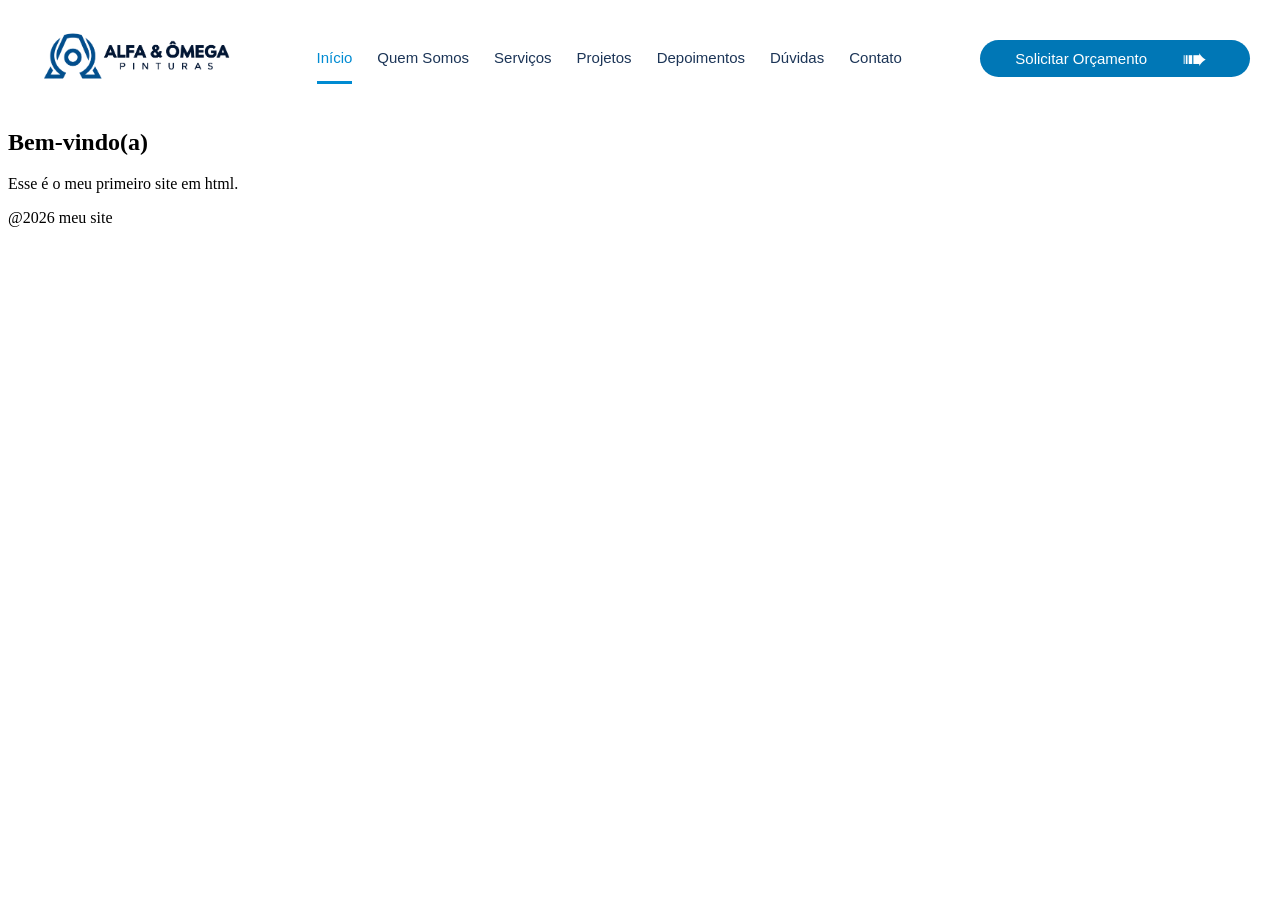
==== inicio.html @ b9943da8 "Projeto site" ====
<!DOCTYPE html>
<html lang="pt-BR">

<head>
    <meta charset="UTF-8">
    <meta name="viewport" content="width=device-width, initial-scale=1.0">
    <title>Alfa & Omega Pinturas</title>
    <link rel="icon" href="img/icon.png">
    <link rel="stylesheet" href="css/index.css">
</head>
<body>
    <header class="cabecalho">
        <a href="inicio.html">
            <img class="imagem-logo"
                 src="img/logo_topo_site.png"
                 alt="Alfa & Omega Pinturas">
        </a>
        <nav class="menu">
            <ul>

                <li>
                    <a class="ativo" href="inicio.html">Início</a>
                </li>

                <li><a href="quemsomos.html">Quem Somos</a></li>
                <li><a href="servicos.html">Serviços</a></li>
                <li><a href="projetos.html">Projetos</a></li>
                <li><a href="depoimentos.html">Depoimentos</a></li>
                <li><a href="duvidas.html">Dúvidas</a></li>
                <li><a href="contato.html">Contato</a></li>
            </ul>
        </nav>
        <a class="botao-orcamento" href="orcamento.html">
            Solicitar Orçamento
            <span>➠</span>
        </a>
    </header>
    <main>
        <section>
            <h2>
                Bem-vindo(a)
            </h2>
            <p>
                Esse é o meu primeiro site em html.
            </p>
        </section>
    </main>
    <footer>
        <p>
            @2026 meu site
        </p>
    </footer>
</body>
</html>
---- css/index.css ----
.cabecalho{
    display: grid;
    grid-template-columns: auto 1fr auto;
    align-items: center;
    padding: 15px 30px;
    background-color: white;
}

.imagem-logo{
    width: 100%;
    max-width: 200px;
    min-width: 100px;
    height: auto;
}

.menu{
    justify-self: center;
}

.menu ul{
    display: flex;
    align-items: center;
    gap: 25px;
    list-style: none;
    margin: 0;
    padding: 0;
}

.menu a{
    width: 100%;
    max-width: 200px;
    min-width: 100px;
    color: #1c3557;
    text-decoration: none;
    font-family: Arial, sans-serif;
    font-size: 15px;
    padding: 15px 0;
}

.menu a:hover{
    color: #008bd2;
}

.menu a.ativo{
    color: #008bd2;
    border-bottom: 3px solid #008bd2;
}

.botao-orcamento{
    width: 100%;
    max-width: 200px;
    min-width: 100px;
    display: flex;
    align-items: center;
    gap: 35px;
    background-color: #0077b6;
    color: white;
    text-decoration:none;
    padding: 1px 35px;
    border-radius: 25px;
    font-family: Arial, sans-serif;
    font-size: 15px;
}

.botao-orcamento:hover{
    background-color: #005f91;
}

.botao-orcamento span{
    font-size: 30px;
}
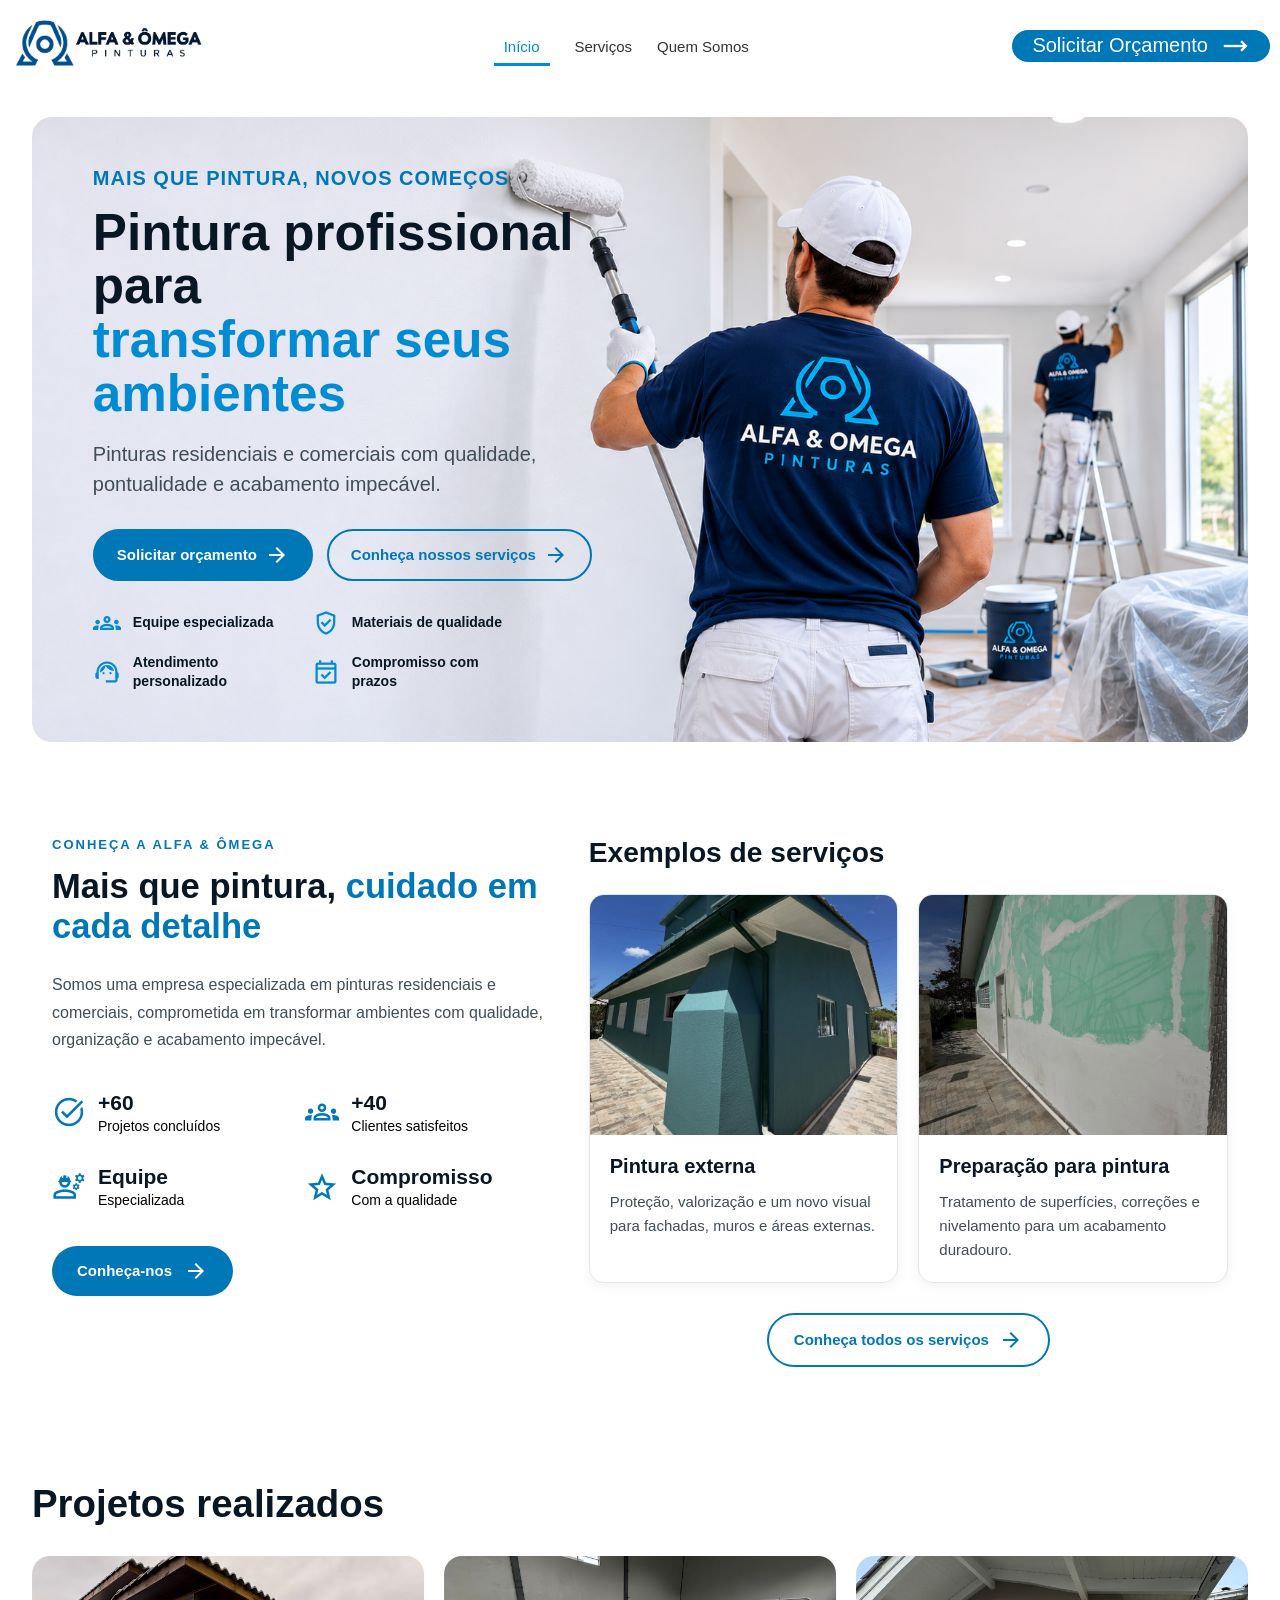
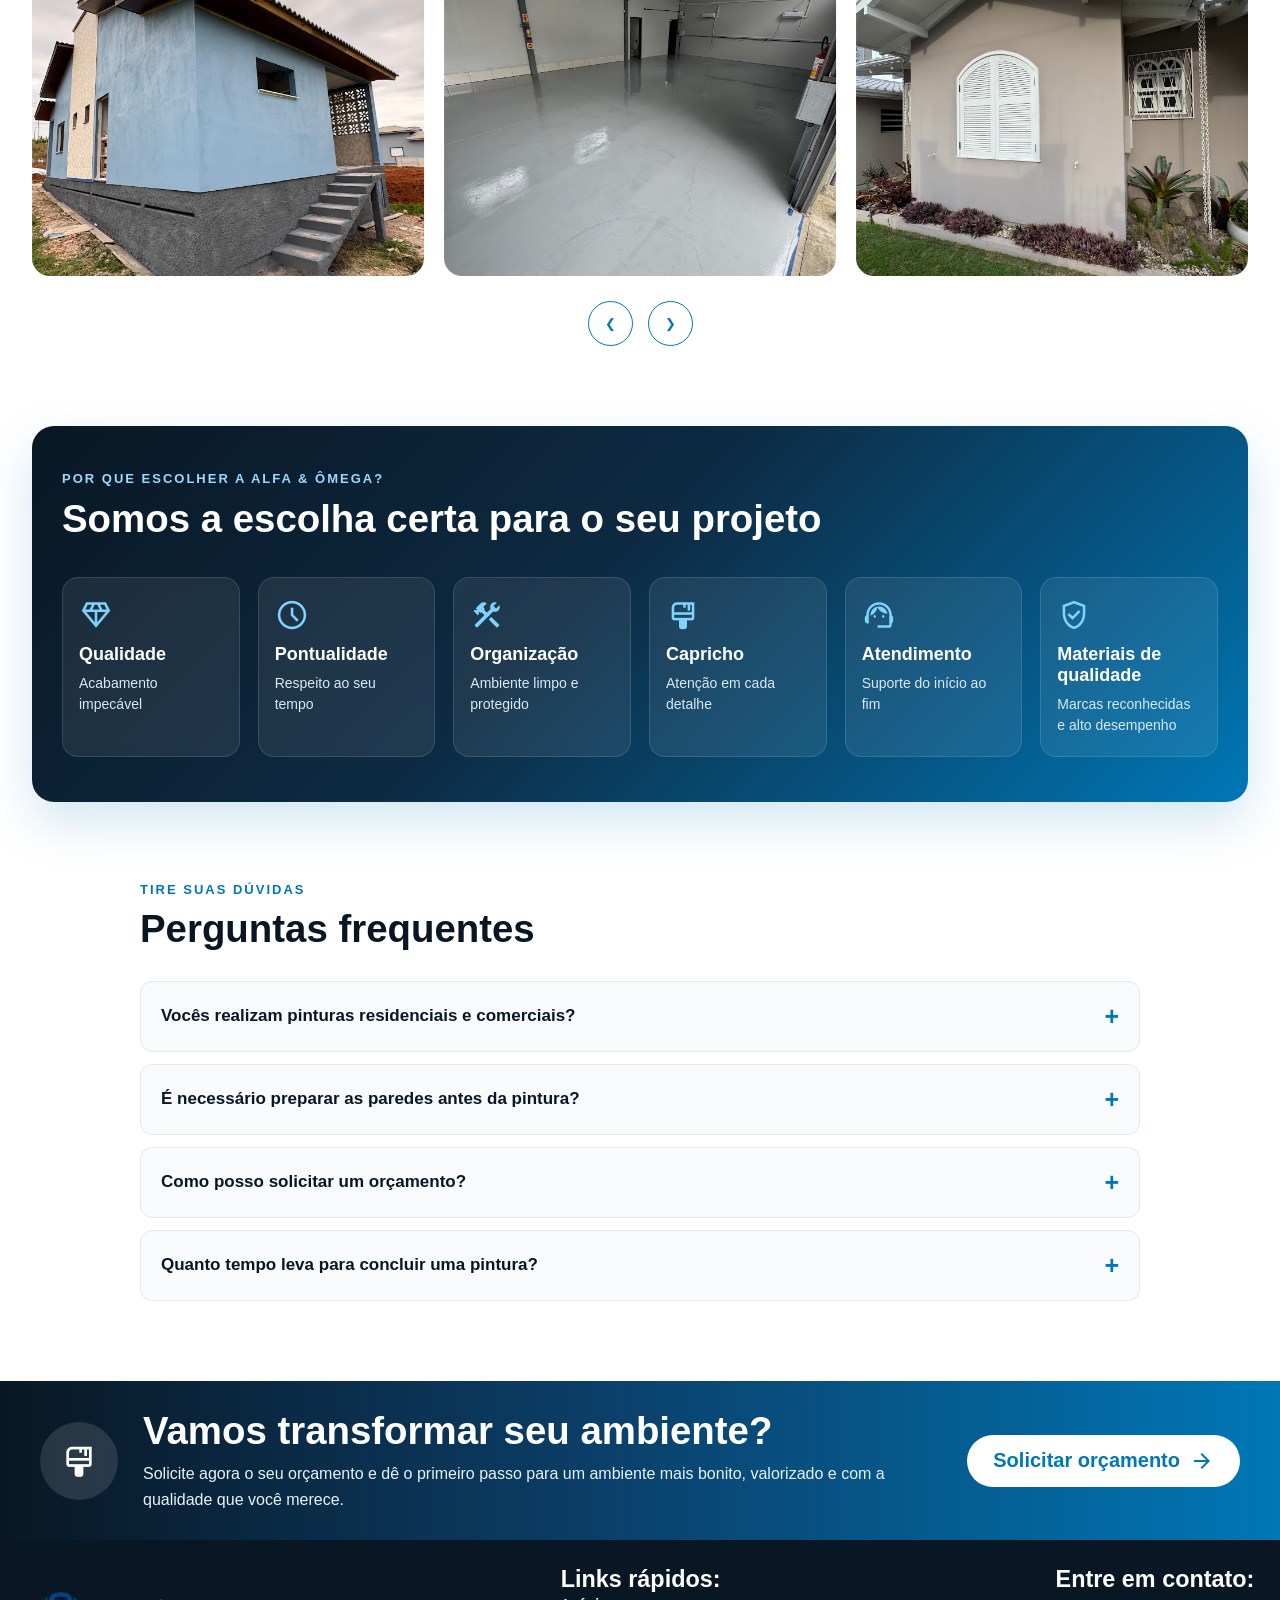
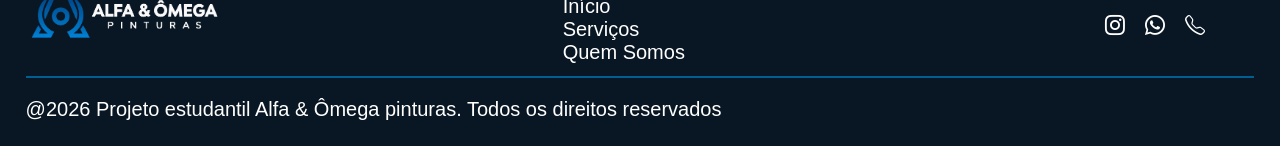
==== commit 2d629003: "Create inicio.html" ====
--- a/inicio.html
+++ b/inicio.html
@@ -7,48 +7,176 @@
     <title>Alfa & Omega Pinturas</title>
     <link rel="icon" href="img/icon.png">
     <link rel="stylesheet" href="css/index.css">
+    <link rel="stylesheet" href="css/inicio.css">
+    <link href="https://fonts.googleapis.com/css2?family=Material+Symbols+Outlined" rel="stylesheet" />
+    <link rel="stylesheet" href="https://cdn.jsdelivr.net/npm/bootstrap-icons@1.13.1/font/bootstrap-icons.min.css">
+    <script src="js/script.js" defer></script>
+    <script src="js/inicio.js" defer></script>
 </head>
-<body>
+<body class="pagina-inicio">
+ 
+    
+
     <header class="cabecalho">
+
         <a href="inicio.html">
-            <img class="imagem-logo"
+            <img id="logo_cab" class="imagem-logo"
                  src="img/logo_topo_site.png"
-                 alt="Alfa & Omega Pinturas">
-        </a>
+                 alt="Logomarca Alfa & Omega Pinturas"></a>
+
+        <button id="btn_menu" class="botao_mobile">
+            <span id="icon_menu" class="material-symbols-outlined">menu</span>
+        </button>
+
         <nav class="menu">
             <ul>
+                <li><a id="menu_1" href="inicio.html">Início</a></li>
+                <li><a id="menu_2" href="servicos.html">Serviços</a></li>
+                <li><a id="menu_3" href="quemsomos.html">Quem Somos</a></li>
+            </ul>
+        
 
-                <li>
-                    <a class="ativo" href="inicio.html">Início</a>
-                </li>
+        <a class="botao-orcamento" id="orcamento" href="orcamento.html">
+            Solicitar Orçamento
+            <span class="material-symbols-outlined">trending_flat</span>
+        </a>
+        </nav>
 
-                <li><a href="quemsomos.html">Quem Somos</a></li>
-                <li><a href="servicos.html">Serviços</a></li>
-                <li><a href="projetos.html">Projetos</a></li>
-                <li><a href="depoimentos.html">Depoimentos</a></li>
-                <li><a href="duvidas.html">Dúvidas</a></li>
-                <li><a href="contato.html">Contato</a></li>
+    </header>
+
+    <main>
+        <section class="banner-principal">
+            <figure class="banner-imagem">
+                <img src="img/inicio-banner.png" alt="Profissional pintando parede">
+            </figure>
+            <section class="banner-conteudo">
+                <p class="banner-subtitulo">MAIS QUE PINTURA, NOVOS COMEÇOS</p>
+                <h1>Pintura profissional para <span>transformar seus ambientes</span></h1>
+                <p class="banner-descricao">Pinturas residenciais e comerciais com qualidade, pontualidade e acabamento impecável.</p>
+                <nav class="banner-botoes" aria-label="Ações principais">
+                    <a href="orcamento.html" class="btn-primario">Solicitar orçamento <span class="material-symbols-outlined">arrow_forward</span></a>
+                    <a href="servicos.html" class="btn-secundario">Conheça nossos serviços <span class="material-symbols-outlined">arrow_forward</span></a>
+                </nav>
+                <ul class="banner-diferenciais">
+                    <li><span class="material-symbols-outlined">groups</span><p>Equipe especializada</p></li>
+                    <li><span class="material-symbols-outlined">verified_user</span><p>Materiais de qualidade</p></li>
+                    <li><span class="material-symbols-outlined">support_agent</span><p>Atendimento personalizado</p></li>
+                    <li><span class="material-symbols-outlined">event_available</span><p>Compromisso com prazos</p></li>
+                </ul>
+            </section>
+        </section>
+
+        <section class="conheca-empresa">
+            <section class="empresa-apresentacao">
+                <p class="empresa-subtitulo">CONHEÇA A ALFA & ÔMEGA</p>
+                <h2>Mais que pintura, <span>cuidado em cada detalhe</span></h2>
+                <p class="empresa-descricao">Somos uma empresa especializada em pinturas residenciais e comerciais, comprometida em transformar ambientes com qualidade, organização e acabamento impecável.</p>
+                <ul class="empresa-indicadores">
+                    <li><span class="material-symbols-outlined">task_alt</span><p><strong>+60</strong> Projetos concluídos</p></li>
+                    <li><span class="material-symbols-outlined">groups</span><p><strong>+40</strong> Clientes satisfeitos</p></li>
+                    <li><span class="material-symbols-outlined">engineering</span><p><strong>Equipe</strong> Especializada</p></li>
+                    <li><span class="material-symbols-outlined">star</span><p><strong>Compromisso</strong> Com a qualidade</p></li>
+                </ul>
+                <a href="quemsomos.html" class="empresa-botao">Conheça-nos <span class="material-symbols-outlined">arrow_forward</span></a>
+            </section>
+
+            <section class="empresa-servicos">
+                <h2>Exemplos de serviços</h2>
+                <section class="cards-servicos">
+                    <article class="card-servico">
+                        <figure class="servico-imagem"><img src="img/servico-externa.jpg" alt="Pintura externa" loading="lazy"></figure>
+                        <section class="card-conteudo">
+                            <h3>Pintura externa</h3>
+                            <p>Proteção, valorização e um novo visual para fachadas, muros e áreas externas.</p>
+                        </section>
+                    </article>
+                    <article class="card-servico">
+                        <figure class="servico-imagem"><img src="img/servico-preparacao.jpg" alt="Preparação para pintura" loading="lazy"></figure>
+                        <section class="card-conteudo">
+                            <h3>Preparação para pintura</h3>
+                            <p>Tratamento de superfícies, correções e nivelamento para um acabamento duradouro.</p>
+                        </section>
+                    </article>
+                </section>
+                <a href="servicos.html" class="botao-todos-servicos">Conheça todos os serviços <span class="material-symbols-outlined">arrow_forward</span></a>
+            </section>
+        </section>
+
+        <section class="projetos-realizados">
+            <h2>Projetos realizados</h2>
+            <section id="carrossel-projetos" class="carrossel-projetos" aria-label="Fotos dos projetos realizados"></section>
+            <nav class="setas-projetos" aria-label="Navegação do carrossel">
+                <button id="projeto-anterior" type="button" aria-label="Projeto anterior">❮</button>
+                <button id="projeto-proximo" type="button" aria-label="Próximo projeto">❯</button>
+            </nav>
+        </section>
+
+        <section class="diferenciais">
+            <p class="diferenciais-subtitulo">POR QUE ESCOLHER A ALFA & ÔMEGA?</p>
+            <h2>Somos a escolha certa para o seu projeto</h2>
+            <ul class="diferenciais-lista">
+                <li><span class="material-symbols-outlined">diamond</span><h3>Qualidade</h3><p>Acabamento impecável</p></li>
+                <li><span class="material-symbols-outlined">schedule</span><h3>Pontualidade</h3><p>Respeito ao seu tempo</p></li>
+                <li><span class="material-symbols-outlined">construction</span><h3>Organização</h3><p>Ambiente limpo e protegido</p></li>
+                <li><span class="material-symbols-outlined">format_paint</span><h3>Capricho</h3><p>Atenção em cada detalhe</p></li>
+                <li><span class="material-symbols-outlined">support_agent</span><h3>Atendimento</h3><p>Suporte do início ao fim</p></li>
+                <li><span class="material-symbols-outlined">verified_user</span><h3>Materiais de qualidade</h3><p>Marcas reconhecidas e alto desempenho</p></li>
             </ul>
-        </nav>
-        <a class="botao-orcamento" href="orcamento.html">
-            Solicitar Orçamento
-            <span>➠</span>
-        </a>
-    </header>
-    <main>
-        <section>
-            <h2>
-                Bem-vindo(a)
-            </h2>
-            <p>
-                Esse é o meu primeiro site em html.
-            </p>
+        </section>
+
+        <section class="faq">
+            <p class="faq-subtitulo">TIRE SUAS DÚVIDAS</p>
+            <h2>Perguntas frequentes</h2>
+            <details name="faq"><summary>Vocês realizam pinturas residenciais e comerciais?</summary><p>Sim! Trabalhamos com pinturas residenciais e comerciais, adaptando os serviços às necessidades de cada ambiente.</p></details>
+            <details name="faq"><summary>É necessário preparar as paredes antes da pintura?</summary><p>Depende das condições da superfície. Podemos realizar correções, aplicação de massa e lixamento para garantir um acabamento de qualidade.</p></details>
+            <details name="faq"><summary>Como posso solicitar um orçamento?</summary><p>Basta acessar nossa página de orçamento e enviar as informações sobre o serviço desejado.</p></details>
+            <details name="faq"><summary>Quanto tempo leva para concluir uma pintura?</summary><p>O prazo depende do tamanho da área, das condições das superfícies e do serviço solicitado.</p></details>
+        </section>
+
+        <section class="cta-final">
+            <figure class="cta-icone"><span class="material-symbols-outlined">format_paint</span></figure>
+            <section class="cta-texto">
+                <h2>Vamos transformar seu ambiente?</h2>
+                <p>Solicite agora o seu orçamento e dê o primeiro passo para um ambiente mais bonito, valorizado e com a qualidade que você merece.</p>
+            </section>
+            <a href="orcamento.html" class="cta-botao">Solicitar orçamento <span class="material-symbols-outlined">arrow_forward</span></a>
         </section>
     </main>
-    <footer>
+
+   <footer>
+        <nav>
+            <img id="logo_cab" class="imagem-logo"
+                    src="img/Logo escrita branca Alfa & Ômega.png"
+                    alt="Logomarca Alfa & Omega Pinturas">
+                <section>
+                    <h3>Links rápidos:</h3>  
+                    <ul>
+                        <li><a id="menu_1" href="inicio.html">Início</a></li>
+                        <li><a id="menu_2" href="servicos.html">Serviços</a></li>
+                        <li><a id="menu_3" href="quemsomos.html">Quem Somos</a></li>
+                    </ul>
+                </section>
+                <section>
+                    <h3>Entre em contato:</h3>
+                    <ul class="redes_sociais">
+                        <li>
+                            <a href="https://www.instagram.com/alfaeomegapinturass?utm_source=ig_web_button_share_sheet&mdxt=ZDNlZDc0MzIxNw==" target="_blank" rel="noopener noreferrer" aria-label="Instagram"><span class="bi bi-instagram"></span></a>
+                        </li>
+
+                        <li>
+                            <a href="https://wa.me/55189968708?text=Quero%20saber%20mais%20sobre%20os%20servi%C3%A7os%20da%20Alfa%20e%20%C3%94mega!" target="_blank" rel="noopener noreferrer" aria-label="WhatsApp"><span class="bi bi-whatsapp"></span></a>
+                        </li>
+
+                        <li>
+                            <a href="tel:18996870839" aria-label="Telefone"><span class="bi bi-telephone"></span></a>
+                        </li>
+                    </ul>
+                </section>
+        </nav>
         <p>
-            @2026 meu site
+            @2026 Projeto estudantil Alfa & Ômega pinturas. Todos os direitos reservados
         </p>
     </footer>
+    
 </body>
 </html>
--- a/css/index.css
+++ b/css/index.css
@@ -1,71 +1,370 @@
-.cabecalho{
-    display: grid;
-    grid-template-columns: auto 1fr auto;
+@charset "UTF-8";
+
+*{
+    margin: 0px;
+    padding: 0px;
+    font-family: Arial, sans-serif;
+    box-sizing: border-box;
+}
+
+body
+{
+    font-size: 20px;
+}
+
+p
+{
+    text-align: justify;
+}
+    .cabecalho{
+    margin: 5px;
+    display: flex;
+    flex-flow: row;
+    justify-content:space-between;
     align-items: center;
-    padding: 15px 30px;
+    gap: 20px;
+    padding: 5px;
+    width: 100%;
     background-color: white;
-}
-
-.imagem-logo{
+    
+}
+
+.botao_mobile
+{
+    display: none;
+    background: none;
+    border: none;
+    font-size: 40px;
+    color: #0077b6;
+    cursor: pointer;
+    padding: 5px 10px;
+}
+
+.imagem-logo
+{
     width: 100%;
     max-width: 200px;
     min-width: 100px;
-    height: auto;
-}
-
-.menu{
-    justify-self: center;
-}
-
-.menu ul{
+}
+
+.menu
+{
+    margin: 0;
     display: flex;
     align-items: center;
+    flex-basis:200px;
+    max-width: 100%;
+    padding: 0;
+    gap:0;
+    flex: 1;
+    
+}
+
+.menu ul
+{
+    display: flex;
+    align-items: baseline;
+    justify-content:center;
     gap: 25px;
     list-style: none;
-    margin: 0;
+    margin: 0 auto;
     padding: 0;
-}
-
-.menu a{
-    width: 100%;
-    max-width: 200px;
-    min-width: 100px;
-    color: #1c3557;
+    flex-wrap: nowrap;
+}
+
+.menu li
+{
+    
+    white-space: nowrap; 
+}
+
+.menu li a
+{
+    color: inherit; 
     text-decoration: none;
-    font-family: Arial, sans-serif;
+    color: #333;
     font-size: 15px;
-    padding: 15px 0;
-}
-
-.menu a:hover{
-    color: #008bd2;
-}
-
-.menu a.ativo{
+    flex-flow: nowrap;
+}
+
+
+.menu li a:hover, 
+.menu li a.ativo
+{
     color: #008bd2;
     border-bottom: 3px solid #008bd2;
-}
-
-.botao-orcamento{
-    width: 100%;
-    max-width: 200px;
-    min-width: 100px;
+    padding: 0 10px 8px ;
+}
+
+.menu a.ativo
+{
+    border-bottom: 3px solid #008bd2;
+}
+
+.menu .botao-orcamento
+{
     display: flex;
     align-items: center;
-    gap: 35px;
+    justify-content: center;
+    gap: 12px;
     background-color: #0077b6;
     color: white;
     text-decoration:none;
-    padding: 1px 35px;
+    flex-shrink: 0;
+    padding: 1px 20px;
     border-radius: 25px;
-    font-family: Arial, sans-serif;
-    font-size: 15px;
-}
-
-.botao-orcamento:hover{
+    max-width: none;
+    min-width: 0;
+    width: auto;
+
+}
+
+.botao-orcamento:hover
+{
     background-color: #005f91;
 }
 
-.botao-orcamento span{
+.botao-orcamento span
+{
     font-size: 30px;
+}
+
+
+footer
+{
+    margin: 0;
+    display: flex;
+    flex-flow: column;
+    width: 100%;
+
+    gap: 20px;
+    padding: 2%;
+    background-color: #091724;
+    color: white;
+    
+}
+footer nav
+{
+    display: flex;
+    flex-direction: row;
+    justify-content: space-between;
+    gap: 25px;
+    margin: 0 ;
+    padding-bottom: 10px;
+    flex-wrap: nowrap;
+    flex-grow: 1;
+    border-bottom: 2px solid #005f91;
+
+}
+footer h3
+{
+    font-weight: 600;
+}
+footer img
+{
+    width: 250px;
+    height: auto;
+    object-fit: contain;
+}
+footer ul
+{
+    margin: 0;
+    padding: 2px;
+    list-style: none;
+}
+
+footer .redes_sociais
+{
+    display: flex;
+    flex-direction: row;
+    justify-content: center;
+    align-items: center;
+    gap: 20px;
+    margin-top: 10%;
+}
+
+footer a
+{
+    text-decoration: none;
+    color: white;
+}
+
+
+
+
+@media (max-width: 730px)
+{
+    .cabecalho
+    {
+        display: grid;
+        grid-template-columns: 1fr auto;
+    }
+  
+    .botao_mobile
+    {
+        display: block;
+        position: relative;
+        z-index: 11000;
+    }
+    
+    .menu
+    {
+        position: fixed;
+        top: 0;
+        right:-100%;
+        height: 100vh;
+        width: 70%;
+        max-width: auto;
+
+        
+
+        z-index: 1000;
+        background-color: #005f91;
+
+        display: flex;
+        flex-direction: column;
+        align-items: stretch;
+
+        margin: 0;
+        padding: 100px 15px 20px;
+
+        box-sizing: border-box;
+        border-radius: 10px;
+        transition: right 0.3s ease-in-out;
+    }
+   
+    .menu.aberto
+    {
+        right:0;
+    }
+
+    
+    .cabecalho:has(.menu.aberto) .botao_mobile
+    {
+        color: #fcfafa;
+        font-family: 'Courier New', Courier, monospace;
+        font-size: 20px;
+    }
+
+
+    .menu ul
+    {
+        display: flex;
+        flex-direction: column;
+        gap:15px;
+
+        padding: 0px;
+        margin: 0;
+    }
+
+
+    .menu li
+    {   
+        width: 100%;
+        color: #fcfafa;
+        list-style: none;
+        text-align: left;
+    }
+    
+    .menu li a
+    {
+        display: block;
+        width: 100%;
+        max-width: 100%;
+        padding: 12px 20px;
+        font-size: 18px;
+        box-sizing: border-box;
+        color: #fcfafa;
+    }
+
+    .menu li a:hover{
+        background-color: #0077b6;
+        border: none;
+        color: white;
+        border-radius: 25px;
+
+        display: flex;
+        align-items: center;
+        white-space: nowrap;
+        justify-content: flex-start;
+
+        width: 100%;
+        max-width: 90%;
+        min-width: 0;
+
+        font-size: 20px;
+
+        margin-top: 15px;
+        padding: 10px 20px 10px;
+        gap: 15px;
+    }
+
+    
+
+    .menu li a.ativo
+    {
+        display: flex;
+        align-items: center;
+        justify-content: flex-start;
+        width: 100%;
+        max-width: 90%;
+        min-width: 0;
+        font-size: 18px;
+        background-color: #013551;
+        border-radius: 25px;
+        
+
+        margin-top: 15px;
+        padding: 10px 10px;
+        gap: 5px;
+        color: white;
+        
+    }
+
+    .menu .botao-orcamento
+    {
+        display: flex;
+        align-items: center;
+        white-space: nowrap;
+        justify-content: flex-start;
+
+        width: 100%;
+        max-width: 90%;
+        min-width: 0;
+
+        font-size: 20px;
+        background-color: transparent;
+
+        margin-top: 15px;
+        padding: 10px 20px 10px;
+        gap: 15px;
+
+    }
+
+    .menu .botao-orcamento:hover
+    {
+        background-color: #0077b6;
+        border: 2px solid #0077b6;
+        border-radius: 25px;
+    }
+
+    .menu .botao-orcamento span
+    {
+        display: none;
+    }
+
+    
+    footer{
+        flex-direction: row-reverse;
+    }
+    footer nav{
+        border-bottom: none;
+    }
+      
+    footer h3, ul, img, .redes_sociais{
+        display: none;
+    }
+    footer p{
+        font-size: 10px;
+    }
 }
--- a/css/inicio.css
+++ b/css/inicio.css
@@ -0,0 +1,682 @@
+
+/* BANNER PRINCIPAL */
+.banner-principal 
+{
+    position: relative; 
+    isolation: isolate; 
+    width: 95%; 
+    max-width: 1500px; 
+    min-height: 600px;
+    margin: 30px auto 60px; 
+    padding: 0; display: 
+    flex; align-items: 
+    center; border-radius: 20px;
+    overflow: hidden; 
+    background-color: #ffffff; 
+    box-sizing: border-box;
+}
+.banner-imagem 
+{
+    position: absolute; 
+    inset: 0; 
+    width: 100%; 
+    height: 100%;
+    margin: 0; 
+    z-index: -1; 
+    overflow: hidden;
+}
+.banner-imagem img 
+{
+    display: block; 
+    width: 100%; 
+    height: 100%; 
+    object-fit: cover; 
+    object-position: center center;
+}
+.banner-conteudo 
+{
+    position: relative; 
+    z-index: 2; width: 53%; 
+    max-width: 730px; 
+    padding: 50px 0 50px 5%; 
+    margin: 0;
+    background: transparent; 
+    box-sizing: border-box;
+}
+.banner-subtitulo 
+{
+    color: #0077b6; 
+    font-size: 20px; 
+    font-weight: 700; 
+    letter-spacing: 1px; 
+    text-transform: uppercase;
+    margin-bottom: 16px; 
+    text-align: left;
+}
+.banner-conteudo h1 
+{
+    color: #091724; 
+    font-size: clamp(30px, 4vw, 56px); 
+    line-height: 1.05; 
+    font-weight: 800; 
+    margin-bottom: 18px;
+}
+.banner-conteudo h1 span 
+{ 
+    display: block; 
+    color: #008bd2; 
+    font-size: inherit; 
+}
+.banner-descricao 
+{
+    max-width: 550px; 
+    color: #3f4d58; 
+    font-size: 20px; 
+    line-height: 1.5; 
+    margin-bottom: 30px;
+    text-align: left;
+}
+.banner-botoes 
+{ 
+    display: flex; 
+    flex-wrap: wrap; 
+    gap: 14px; 
+    margin-bottom: 28px; 
+}
+.banner-botoes a 
+{
+    display: inline-flex; 
+    align-items: center; 
+    justify-content: center; gap: 8px; 
+    padding: 12px 22px;
+    border-radius: 999px; 
+    text-decoration: none; 
+    font-size: 15px; 
+    font-weight: 700; 
+    transition: 0.25s ease;
+}
+.btn-primario 
+{ 
+    background-color: #0077b6; 
+    border: 2px solid #0077b6; 
+    color: white; 
+}
+.btn-primario:hover 
+{
+    background-color: #005f91; 
+    border-color: #005f91; 
+    transform: translateY(-2px);
+}
+.btn-secundario 
+{ 
+    background-color: transparent; 
+    border: 2px solid #0077b6; 
+    color: #0077b6; 
+}
+.btn-secundario:hover 
+{ 
+    background-color: #0077b6; 
+    color: white; 
+    transform: translateY(-2px); 
+}
+.banner-diferenciais 
+{
+    display: grid; 
+    grid-template-columns: repeat(2, minmax(0, 1fr)); 
+    gap: 16px 18px; list-style: none;
+    padding: 0; 
+    margin: 0; 
+    max-width: 420px;
+}
+.banner-diferenciais li 
+{ 
+    display: flex; 
+    align-items: center; 
+    gap: 12px; 
+    min-width: 0; 
+}
+.banner-diferenciais .material-symbols-outlined 
+{
+    color: #008bd2; 
+    font-size: 28px; 
+    flex-shrink: 0;
+}
+.banner-diferenciais p 
+{
+    font-size: 14px; 
+    font-weight: 700; 
+    line-height: 1.4; 
+    color: #091724; 
+    text-align: left;
+}
+
+@media (max-width: 950px) 
+{
+    .banner-principal{ min-height: 560px; }
+    .banner-conteudo { width: 65%; padding-left: 5%; }
+    .banner-conteudo h1 { font-size: 42px; }
+}
+
+@media (max-width: 900px) 
+{
+    .banner-principal { width: 95%; min-height: auto; padding: 35px 20px; }
+    .banner-imagem { opacity: 0.18; }
+    .banner-conteudo { width: 100%; max-width: none; padding: 10px 0; }
+    .banner-conteudo h1 { font-size: 36px; }
+    .banner-descricao { font-size: 16px; }
+    .banner-botoes { flex-direction: column; align-items: stretch; }
+    .banner-botoes a { width: 100%; }
+    .banner-diferenciais { gap: 15px; }
+}
+
+/* EMPRESA E SERVIÇOS */
+.conheca-empresa 
+{
+    display: grid; 
+    grid-template-columns: 1fr 1.3fr; 
+    align-items: start; gap: 45px; 
+    width: 95%;
+    max-width: 1500px; 
+    margin: 60px auto; 
+    padding: 35px 20px; 
+    background-color: white;
+}
+.empresa-apresentacao 
+{ 
+    min-width: 0; 
+}
+.empresa-subtitulo 
+{
+    color: #0077b6; 
+    font-size: 13px;
+    font-weight: 700;
+    letter-spacing: 2px;
+    margin-bottom: 15px;
+    text-align: left;
+}
+.empresa-apresentacao h2 
+{
+    color: #091724; 
+    font-size: 
+    clamp(28px, 2.7vw, 42px); 
+    font-weight: 800; 
+    line-height: 1.15;
+    margin-bottom: 25px;
+}
+.empresa-apresentacao h2 span 
+{ 
+    color: #0077b6; 
+    font-size: inherit; 
+}
+.empresa-descricao 
+{
+    color: #3f4d58; 
+    font-size: 16px; 
+    line-height: 1.7; 
+    text-align: left; 
+    margin-bottom: 35px;
+}
+.empresa-indicadores 
+{
+    display: grid; 
+    grid-template-columns: repeat(2, minmax(0, 1fr)); 
+    gap: 25px 15px; 
+    list-style: none;
+    margin-bottom: 35px;
+}
+.empresa-indicadores li 
+{ 
+    display: flex; 
+    align-items: center; 
+    gap: 12px; 
+    min-width: 0; 
+}
+.empresa-indicadores .material-symbols-outlined 
+{
+    color: #0077b6; 
+    font-size: 34px;
+    flex-shrink: 0;
+}
+.empresa-indicadores p 
+{
+    display: flex; 
+    flex-direction: column;
+    font-size: 14px; 
+    line-height: 1.4; 
+    text-align: left;
+}
+.empresa-indicadores strong 
+{ 
+    color: #091724; 
+    font-size: 21px; 
+}
+.empresa-botao 
+{
+    display: inline-flex; 
+    align-items: center; 
+    justify-content: center; 
+    gap: 12px; 
+    padding: 13px 25px;
+    background: #0077b6; 
+    color: white; 
+    border-radius: 999px; 
+    font-size: 15px; 
+    font-weight: bold;
+    text-decoration: none; 
+    transition: 0.3s ease;
+}
+.empresa-botao:hover 
+{ 
+    background: #005f91; 
+    transform: translateY(-2px); 
+}
+.empresa-servicos 
+{ 
+    min-width: 0; 
+}
+.empresa-servicos > h2 
+{
+    color: #091724;
+    font-size: clamp(24px, 2.2vw, 34px); 
+    font-weight: 800;
+    margin-bottom: 25px;
+}
+.cards-servicos 
+{ 
+    display: grid; 
+    grid-template-columns: repeat(2, minmax(0, 1fr)); 
+    gap: 20px; 
+}
+.card-servico 
+{
+    min-width: 0; 
+    overflow: hidden; 
+    background-color: white; 
+    border: 1px solid #e2e8f0; 
+    border-radius: 15px;
+    box-shadow: 0 4px 12px rgba(0,0,0,0.05);
+}
+.servico-imagem 
+{ 
+    display: block; 
+    width: 100%; 
+    padding: 0; 
+    overflow: hidden; 
+}
+.servico-imagem img 
+{
+    display: block; 
+    width: 100%; 
+    height: 240px; 
+    object-fit: cover; 
+    transition: transform 0.3s ease;
+}
+.card-servico:hover .servico-imagem img 
+{ 
+    transform: scale(1.05); 
+}
+.card-conteudo 
+{ 
+    padding: 20px; 
+}
+.card-conteudo h3 
+{ 
+    color: #091724; 
+    font-size: 20px; 
+    margin-bottom: 12px; 
+}
+.card-conteudo p 
+{ 
+    color: #3f4d58; 
+    font-size: 15px; 
+    line-height: 1.6; 
+    text-align: left; 
+}
+.botao-todos-servicos 
+{
+    display: flex; 
+    align-items: center; 
+    justify-content: center;
+    gap: 10px;
+    width: fit-content;
+    margin: 30px auto 0; 
+    padding: 13px 25px; 
+    color: #0077b6; 
+    background-color: white; 
+    border: 2px solid #0077b6;
+    border-radius: 999px; 
+    font-size: 15px; 
+    font-weight: 700; 
+    text-decoration: none; 
+    transition: 0.3s ease;
+}
+.botao-todos-servicos:hover 
+{ 
+    background-color: #0077b6; 
+    color: white; 
+}
+
+@media (max-width: 950px) 
+{
+    .conheca-empresa { grid-template-columns: 1fr; gap: 40px; }
+    .empresa-apresentacao { width: 100%; }
+    .empresa-servicos { width: 100%; }
+}
+
+@media (max-width: 600px) 
+{
+    .conheca-empresa { width: 95%; padding: 25px 10px; margin: 35px auto; }
+    .cards-servicos { grid-template-columns: 1fr; }
+    .servico-imagem img { height: 230px; }
+    .empresa-indicadores { grid-template-columns: repeat(2, minmax(0, 1fr)); gap: 18px 10px; }
+    .empresa-indicadores .material-symbols-outlined { font-size: 27px; }
+    .empresa-indicadores strong { font-size: 17px; }
+    .empresa-indicadores p { font-size: 12px; }
+    .empresa-botao,
+    .botao-todos-servicos { width: 100%; }
+}
+
+/* PROJETOS REALIZADOS */
+.projetos-realizados 
+{ 
+    width: 95%; 
+    max-width: 1500px; 
+    margin: 80px auto; 
+}
+.projetos-realizados > h2 
+{
+    color: #091724; 
+    font-size: clamp(28px, 3vw, 42px);
+    margin-bottom: 30px;
+}
+.carrossel-projetos 
+{ 
+    overflow: hidden; 
+    width: 100%; touch-action: pan-y; 
+}
+.carrossel-faixa 
+{
+    display: flex; 
+    gap: 20px; transition: transform 350ms ease; 
+    will-change: transform;
+}
+.projeto-card 
+{
+    flex: 0 0 calc((100% - 40px) / 3); 
+    min-width: 0; background: #f4f7fa; 
+    border-radius: 18px; overflow: hidden;
+}
+.projeto-card img 
+{ 
+    display: block; width: 100%; 
+    height: 320px; object-fit: cover; 
+}
+.setas-projetos 
+{ 
+    display: flex; 
+    justify-content: center; 
+    gap: 15px; margin-top: 25px; 
+}
+.setas-projetos button 
+{
+    width: 45px; 
+    height: 45px; 
+    border: 1px solid #0077b6; 
+    border-radius: 50%; 
+    background: white; 
+    color: #0077b6;
+    cursor: pointer; 
+    transition: 0.3s;
+}
+.setas-projetos button:hover 
+{ 
+    background: #0077b6; 
+    color: white; 
+}
+
+@media (max-width: 900px) 
+{
+    .projeto-card { flex-basis: calc((100% - 20px) / 2); }
+}
+
+@media (max-width: 600px)
+{
+    .projeto-card { flex-basis: 100%; }
+    .projeto-card img { height: 260px; }
+}
+
+/* PERGUNTAS FREQUENTES */
+
+.faq { width: 90%; max-width: 1000px; margin: 80px auto; }
+.faq-subtitulo { color: #0077b6; font-size: 13px; font-weight: bold; letter-spacing: 2px; }
+.faq h2 { color: #091724; font-size: clamp(28px, 3vw, 42px); margin: 10px 0 30px; }
+.faq details {
+    margin-bottom: 12px; padding: 20px; border: 1px solid #e2e8f0; border-radius: 12px; background: #f8fafc;
+}
+.faq summary {
+    display: flex; align-items: center; justify-content: space-between; gap: 15px; color: #091724;
+    font-size: 17px; font-weight: bold; cursor: pointer; list-style: none;
+}
+.faq summary::-webkit-details-marker { display: none; }
+.faq summary::after { content: "+"; color: #0077b6; font-size: 25px; flex-shrink: 0; }
+.faq details[open] summary::after { content: "−"; }
+.faq details p { color: #3f4d58; font-size: 15px; line-height: 1.7; margin-top: 15px; }
+
+@media (max-width: 600px) {
+    .faq { width: 95%; margin: 50px auto; }
+    .faq details { padding: 15px; }
+    .faq summary { font-size: 15px; }
+    .faq details p { font-size: 14px; }
+}
+
+/* DIFERENCIAIS */
+.diferenciais 
+{
+    width: 95%; 
+    max-width: 1300px; 
+    margin: 70px auto; 
+    padding: 45px 30px;
+    border-radius: 22px;
+    background: linear-gradient(135deg, #091724 0%, #0d2a42 45%, #0077b6 100%); color: white;
+    box-sizing: border-box; box-shadow: 0 20px 50px rgba(0, 119, 182, 0.18);
+}
+.diferenciais-subtitulo 
+{
+    color: #9fd8ff; 
+    font-size: 13px; font-weight: 700; 
+    letter-spacing: 2px; 
+    margin-bottom: 10px;
+    text-align: left;
+}
+.diferenciais h2 
+{
+    font-size: clamp(28px, 3vw, 42px); 
+    line-height: 1.2; 
+    margin-bottom: 35px; 
+    color: white;
+}
+.diferenciais-lista 
+{
+    list-style: none; 
+    display: grid; 
+    grid-template-columns: repeat(6, 1fr); 
+    gap: 18px; margin: 0; 
+    padding: 0;
+}
+.diferenciais-lista li 
+{
+    min-width: 0; 
+    overflow: hidden; 
+    background: rgba(255, 255, 255, 0.08);
+    border: 1px solid rgba(255, 255, 255, 0.12); 
+    border-radius: 16px; 
+    padding: 20px 16px;
+    backdrop-filter: blur(4px);
+}
+.diferenciais-lista span 
+{
+    font-size: 34px; 
+    color: #7fd3ff; 
+    margin-bottom: 12px; 
+    display: inline-block;
+}
+.diferenciais-lista h3 
+{ 
+    font-size: 18px; 
+    margin-bottom: 8px; 
+    color: white; 
+}
+.diferenciais-lista p 
+{ 
+    font-size: 14px; 
+    line-height: 1.5;
+    color: #dbe9f4; 
+    text-align: left; 
+}
+
+@media (max-width: 1100px) 
+{
+    .diferenciais-lista { grid-template-columns: repeat(3, 1fr); }
+}
+
+@media (max-width: 700px) 
+{
+    .diferenciais { padding: 35px 20px; }
+    .diferenciais-lista { grid-template-columns: repeat(2, 1fr); }
+}
+
+@media (max-width: 500px) 
+{
+    .diferenciais-lista { grid-template-columns: 1fr; }
+    .diferenciais h2 { margin-bottom: 25px; }
+}
+
+/* CHAMADA FINAL */
+.cta-final 
+{
+    width: 100%; 
+    max-width: 100%; 
+    margin: 70px 0 0; 
+    padding: 28px 40px; 
+    display: grid;
+    grid-template-columns: auto 1fr auto; 
+    align-items: center; 
+    gap: 25px;
+    background: linear-gradient(90deg, #091724 0%, #0b3d66 45%, #0077b6 100%); color: white;
+    box-sizing: border-box;
+}
+.cta-icone 
+{
+    overflow: hidden; 
+    display: grid; 
+    place-items: center; 
+    width: 78px; height: 78px; 
+    flex-shrink: 0; 
+    margin: 0;
+    padding: 0; 
+    border-radius: 50%; background: rgba(255, 255, 255, 0.12);
+}
+.cta-icone .material-symbols-outlined 
+{
+    position: static; 
+    display: block; 
+    margin: 0; 
+    padding: 0; 
+    font-size: 38px; 
+    line-height: 1; 
+    color: white;
+}
+.cta-texto h2 { font-size: clamp(28px, 3vw, 40px); margin-bottom: 8px; color: white; }
+.cta-texto p { font-size: 16px; line-height: 1.6; color: #e7f3fb; text-align: left; }
+.cta-botao 
+{
+    display: inline-flex; 
+    align-items: center; 
+    justify-content: center; 
+    gap: 10px; 
+    padding: 14px 26px;
+    border-radius: 999px; 
+    background: white; 
+    color: #0077b6; 
+    font-weight: 700; 
+    text-decoration: none;
+    white-space: nowrap; transition: 0.3s ease;
+}
+.cta-botao:hover { background: #eaf6ff; transform: translateY(-2px); }
+
+@media (max-width: 900px) {
+    .cta-final { grid-template-columns: 1fr; text-align: center; justify-items: center; padding: 30px 20px; }
+    .cta-texto p { text-align: center; }
+}
+
+@media (max-width: 600px) 
+{
+    .cta-icone { overflow: hidden; width: 65px; height: 65px; font-size: 32px; }
+    .cta-botao { width: 100%; max-width: 320px; }
+}
+
+/* AJUSTES RESPONSIVOS DA HOME */
+
+.pagina-inicio .cabecalho { width: auto; }
+
+@media (max-width: 850px) {
+    .pagina-inicio .cabecalho { display: grid; grid-template-columns: 1fr auto; }
+    .pagina-inicio .botao_mobile { display: block; position: relative; z-index: 11000; }
+    .pagina-inicio .menu 
+    {
+        position: fixed; 
+        top: 0; right: -100%; 
+        width: min(80vw, 330px); 
+        height: 100dvh;
+        padding: 100px 15px 20px; 
+        z-index: 1000; background: #005f91; 
+        border-radius: 10px;
+        transition: right .3s ease; 
+        display: flex; 
+        flex-direction: column; 
+        align-items: stretch;
+    }
+    .pagina-inicio .menu.aberto { right: 0; }
+    .pagina-inicio .menu ul { display: flex; flex-direction: column; gap: 15px; margin: 0; }
+    .pagina-inicio .menu li { width: 100%; color: white; }
+    .pagina-inicio .menu li a { display: block; color: white; font-size: 18px; padding: 12px; }
+    .pagina-inicio .menu .botao-orcamento 
+    {
+        display: flex; 
+        width: 100%; 
+        max-width: 100%; 
+        margin-top: 15px;
+        padding: 10px 15px;
+        background: transparent; 
+        font-size: 17px;
+    }
+    .pagina-inicio .menu .botao-orcamento span { display: none; }
+    .pagina-inicio .cabecalho .imagem-logo { display: block; }
+}
+
+@media (max-width: 730px) {
+    .pagina-inicio footer { flex-direction: column; }
+    .pagina-inicio footer nav { flex-wrap: wrap; gap: 20px; }
+    .pagina-inicio footer h3 { display: block; font-size: 16px; }
+    .pagina-inicio footer ul { display: block; }
+    .pagina-inicio footer .imagem-logo { display: block; width: min(180px, 100%); }
+    .pagina-inicio footer .redes_sociais { display: flex; margin-top: 12px; }
+}
+
+@media (max-width: 380px) {
+    .banner-principal { padding: 25px 12px; }
+    .banner-subtitulo { font-size: 15px; }
+    .banner-conteudo h1 { font-size: 30px; }
+    .banner-diferenciais { grid-template-columns: 1fr; }
+    .empresa-indicadores { grid-template-columns: 1fr; }
+    .cta-botao { white-space: normal; }
+}
+
+@media (prefers-reduced-motion: reduce) {
+    .carrossel-faixa { transition-duration: 0.01ms; }
+}
+
+@media (max-width: 600px) {
+    .cta-final { grid-template-columns: minmax(0, 1fr); }
+    .cta-texto, .cta-botao { min-width: 0; max-width: 100%; }
+}
